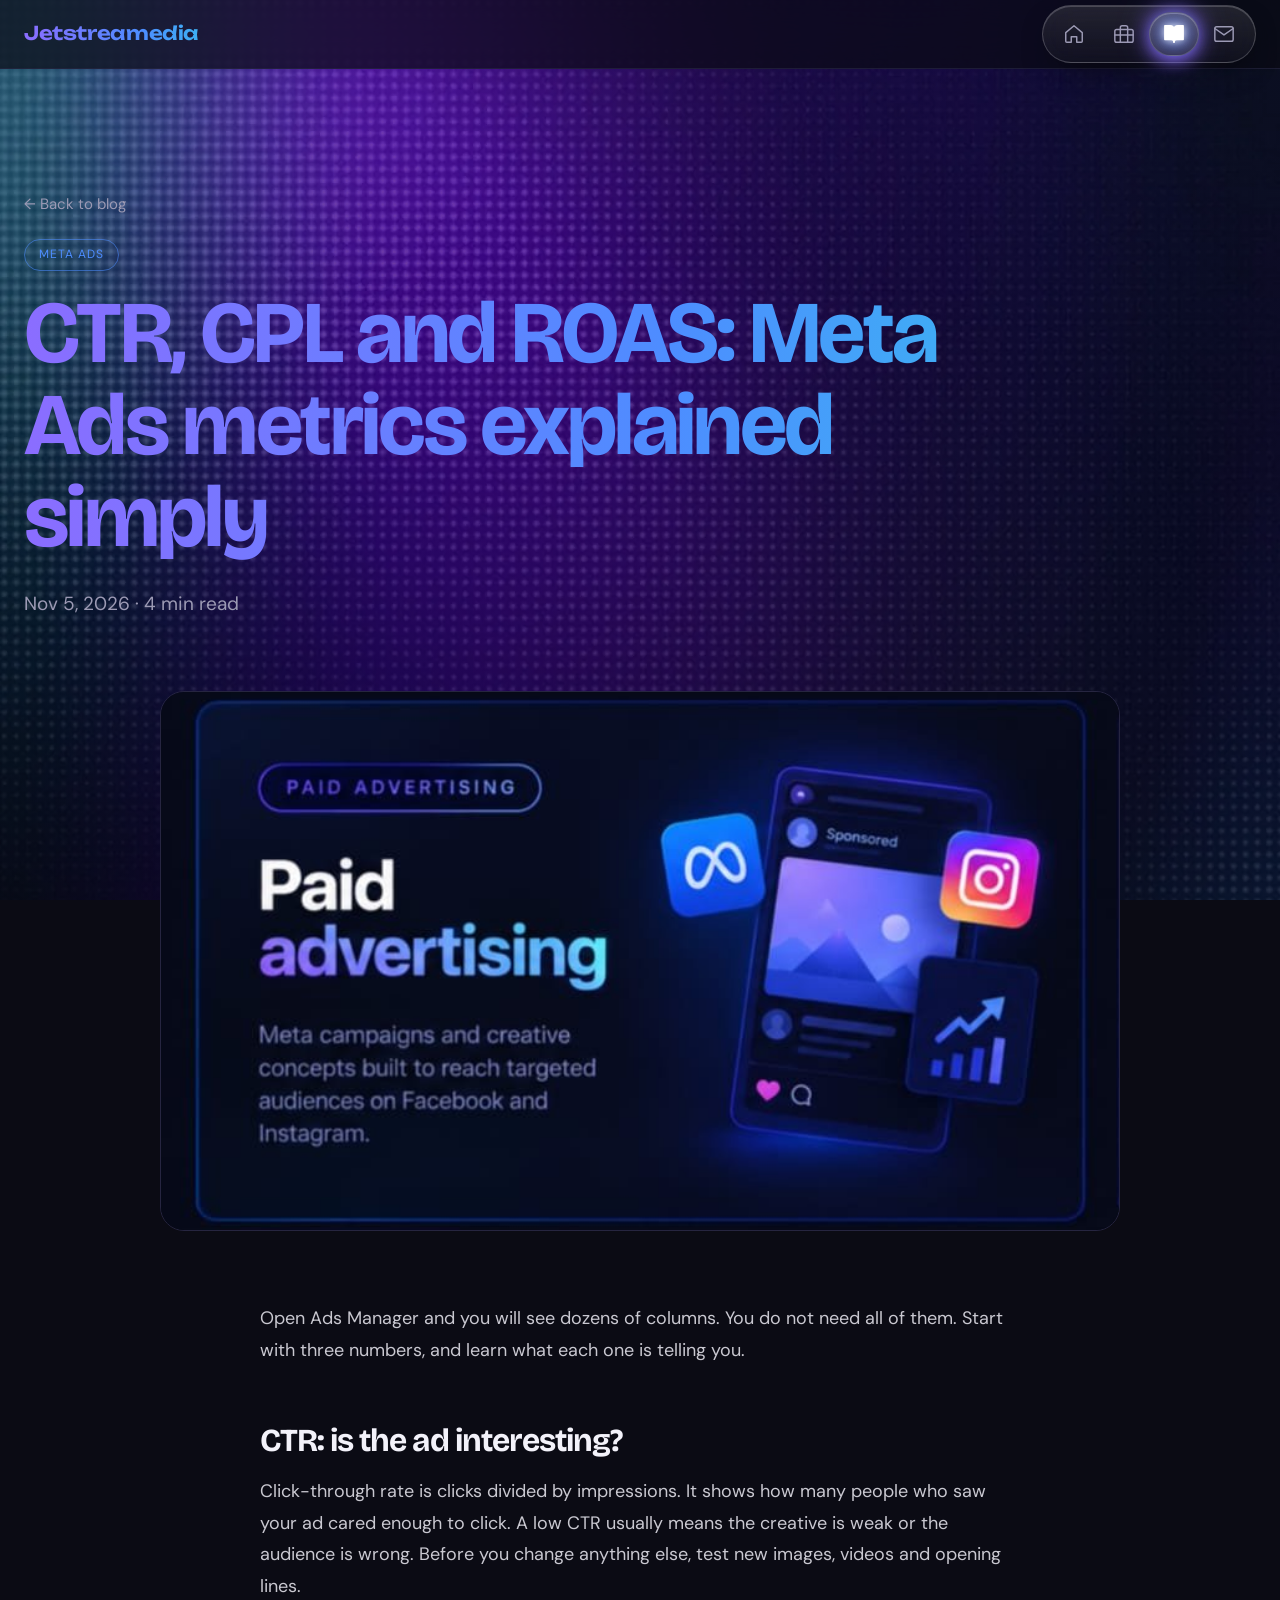
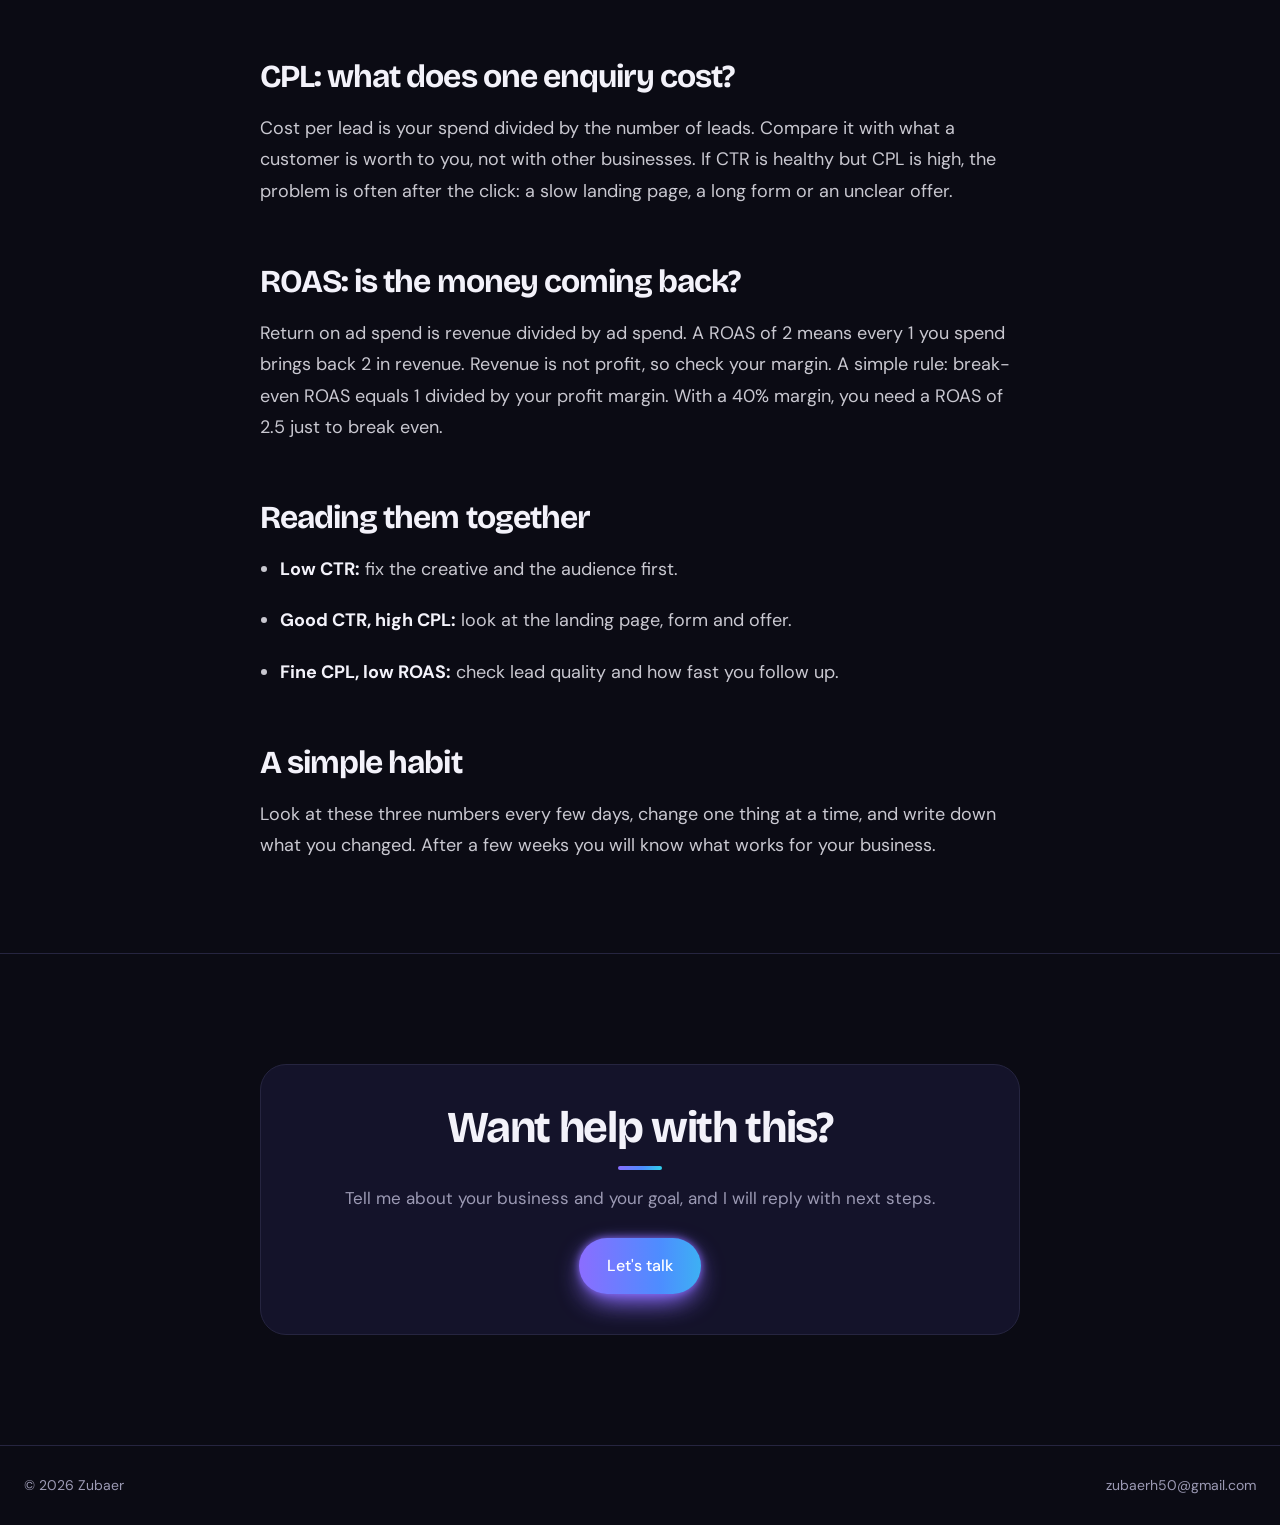
==== blog-meta-ads-metrics.html @ 5e41c75f "Add files via upload" ====
<!DOCTYPE html>
<html lang="en">
<head>
<meta charset="UTF-8">
<meta name="viewport" content="width=device-width, initial-scale=1">
<link rel="preconnect" href="https://fonts.googleapis.com">
<link href="https://fonts.googleapis.com/css2?family=Bricolage+Grotesque:opsz,wght@12..96,500;12..96,700&family=DM+Sans:wght@400;500&family=Unbounded:wght@500;600&display=swap" rel="stylesheet">
<link rel="stylesheet" href="style.css">
<link rel="icon" href="favicon.svg" type="image/svg+xml">
<title>CTR, CPL and ROAS: Meta Ads metrics explained simply | Zubaer</title>
<meta name="description" content="Three numbers tell you most of what you need to know about an ad campaign. Here is what each one means and how to use it.">
</head>
<body>
<header>
  <div class="wrap bar">
    <a href="index.html" class="logo">Jetstreamedia</a>
    <div class="pnav" role="navigation" aria-label="Main" style="--idx:2">
      <span class="glider" aria-hidden="true"></span>
      <a href="index.html" aria-label="Home" title="Home"><svg viewBox="0 0 24 24" aria-hidden="true"><path d="M3 10.5 12 3l9 7.5V20a1 1 0 0 1-1 1h-5v-6h-6v6H4a1 1 0 0 1-1-1z"/></svg></a>
      <a href="work.html" aria-label="Work" title="Work"><svg viewBox="0 0 24 24" aria-hidden="true"><rect x="2" y="7" width="20" height="14" rx="2"/><path d="M16 21V5a2 2 0 0 0-2-2h-4a2 2 0 0 0-2 2v16"/><line class="cut" x1="2" y1="13" x2="22" y2="13"/></svg></a>
      <a href="blog.html" aria-current="page" aria-label="Blog" title="Blog"><svg viewBox="0 0 24 24" aria-hidden="true"><path d="M2 3h6a4 4 0 0 1 4 4v14a3 3 0 0 0-3-3H2z"/><path d="M22 3h-6a4 4 0 0 0-4 4v14a3 3 0 0 1 3-3h7z"/></svg></a>
      <a href="contact.html" aria-label="Contact" title="Contact"><svg viewBox="0 0 24 24" aria-hidden="true"><rect x="2" y="4" width="20" height="16" rx="2"/><polyline class="cut" points="22,6 12,13 2,6"/></svg></a>
    </div>
  </div>
</header>
<main>
  <div class="wrap page-head">
    <a class="crumb" href="blog.html">&larr; Back to blog</a>
    <span class="tag">Meta Ads</span>
    <h1>CTR, CPL and ROAS: Meta Ads metrics explained simply</h1>
    <p>Nov 5, 2026 &middot; 4 min read</p>
  </div>
  <div class="wrap"><img class="cover" src="work-paid-ads.jpg" alt="Paid advertising illustration with a phone feed and growth chart"></div>
  <article class="wrap article">
<p>Open Ads Manager and you will see dozens of columns. You do not need all of them. Start with three numbers, and learn what each one is telling you.</p>
<h2>CTR: is the ad interesting?</h2>
<p>Click-through rate is clicks divided by impressions. It shows how many people who saw your ad cared enough to click. A low CTR usually means the creative is weak or the audience is wrong. Before you change anything else, test new images, videos and opening lines.</p>
<h2>CPL: what does one enquiry cost?</h2>
<p>Cost per lead is your spend divided by the number of leads. Compare it with what a customer is worth to you, not with other businesses. If CTR is healthy but CPL is high, the problem is often after the click: a slow landing page, a long form or an unclear offer.</p>
<h2>ROAS: is the money coming back?</h2>
<p>Return on ad spend is revenue divided by ad spend. A ROAS of 2 means every 1 you spend brings back 2 in revenue. Revenue is not profit, so check your margin. A simple rule: break-even ROAS equals 1 divided by your profit margin. With a 40% margin, you need a ROAS of 2.5 just to break even.</p>
<h2>Reading them together</h2>
<ul><li><strong>Low CTR:</strong> fix the creative and the audience first.</li><li><strong>Good CTR, high CPL:</strong> look at the landing page, form and offer.</li><li><strong>Fine CPL, low ROAS:</strong> check lead quality and how fast you follow up.</li></ul>
<h2>A simple habit</h2>
<p>Look at these three numbers every few days, change one thing at a time, and write down what you changed. After a few weeks you will know what works for your business.</p>
  </article>
  <section>
    <div class="wrap cta-box">
      <h2>Want help with this?</h2>
      <p>Tell me about your business and your goal, and I will reply with next steps.</p>
      <a href="contact.html" class="btn fill">Let's talk</a>
    </div>
  </section>
</main>
<footer>
  <div class="wrap">
    <span>© 2026 Zubaer</span>
    <a href="contact.html">zubaerh50@gmail.com</a>
  </div>
</footer>
<script src="script.js" defer></script>
</body>
</html>
---- style.css ----
:root{
  --bg:#F7F6FB;--ink:#14122B;--mute:#6A6884;--line:#E3E0F0;--surface:#FFFFFF;
  --a:#6D4AFF;--b:#2F7BFF;--c:#18C8E0;
  --g:linear-gradient(120deg,var(--a),var(--b) 55%,var(--c));
  --glow1:rgba(109,74,255,.22);--glow2:rgba(24,200,224,.18);
}
@media (prefers-color-scheme:dark){:root{
  --bg:#0B0B14;--ink:#F3F2FA;--mute:#9C9AB4;--line:#262540;--surface:#14132A;
  --a:#8B6DFF;--b:#4D8DFF;--c:#2DD4E8;--glow1:rgba(139,109,255,.28);--glow2:rgba(45,212,232,.16)}}
*{margin:0;padding:0;box-sizing:border-box}
html{scroll-behavior:smooth}
body{background:var(--bg);color:var(--ink);font-family:'DM Sans',system-ui,sans-serif;font-size:17px;line-height:1.65;-webkit-font-smoothing:antialiased}
body::before{content:"";position:fixed;inset:0;z-index:-1;pointer-events:none;
  background:radial-gradient(600px 500px at 88% 4%,var(--glow1),transparent 70%),
             radial-gradient(520px 480px at 4% 46%,var(--glow2),transparent 70%),
             radial-gradient(500px 400px at 80% 96%,var(--glow1),transparent 70%)}
h1,h2,h3,.logo{font-family:'Bricolage Grotesque','DM Sans',sans-serif;font-weight:700;letter-spacing:-0.03em;line-height:1.05}
a{color:inherit;text-decoration:none}
a:focus-visible{outline:2px solid var(--b);outline-offset:4px;border-radius:6px}
.wrap{width:min(1320px,100% - 48px);margin-inline:auto}

header{position:sticky;top:0;z-index:10;background:color-mix(in srgb,var(--bg) 70%,transparent);backdrop-filter:blur(18px);border-bottom:1px solid color-mix(in srgb,var(--line) 70%,transparent)}
.bar{height:68px;display:flex;align-items:center;justify-content:space-between}
.logo{font-size:22px;background:var(--g);-webkit-background-clip:text;background-clip:text;color:transparent}
nav{display:flex;gap:6px;font-size:15px;color:var(--mute)}
nav a{padding:8px 16px;border-radius:999px;transition:color .2s,background .2s}
nav a:hover{color:var(--ink)}
nav a[aria-current="page"]{color:#fff;background:var(--g)}

.hero{padding:clamp(72px,14vw,160px) 0 clamp(72px,10vw,120px)}
.hero h1{font-size:clamp(44px,9.5vw,120px);max-width:11em}
.hero h1 em,.page-head h1{font-style:normal;background:var(--g);-webkit-background-clip:text;background-clip:text;color:transparent}
.hero p{max-width:34em;margin-top:32px;color:var(--mute);font-size:19px}
.cta{display:flex;gap:12px;flex-wrap:wrap;margin-top:40px}
.btn{display:inline-block;padding:15px 28px;border-radius:999px;font-weight:500;font-size:16px;border:1px solid var(--line);background:var(--surface);transition:transform .2s,box-shadow .2s}
.btn.fill{background:var(--g);color:#fff;border:0;box-shadow:0 10px 30px -10px var(--a)}
.btn:hover{transform:translateY(-2px)}
.btn.fill:hover{box-shadow:0 14px 36px -8px var(--b)}
.btn.line:hover{border-color:var(--b)}

.page-head{padding:clamp(64px,10vw,120px) 0 clamp(48px,6vw,72px)}
.page-head h1{font-size:clamp(40px,8vw,88px);max-width:11em}
.page-head p{max-width:34em;margin-top:24px;color:var(--mute);font-size:19px}

section{padding:clamp(64px,9vw,110px) 0;border-top:1px solid var(--line)}
.grid{display:grid;grid-template-columns:1fr 2fr;gap:40px}
h2{font-size:clamp(30px,4vw,44px)}
h2::after{content:"";display:block;width:44px;height:4px;border-radius:4px;background:var(--g);margin-top:14px}
.lead p{color:var(--mute);margin-bottom:18px;max-width:36em}
.lead p:first-child{color:var(--ink);font-size:21px;line-height:1.5}

.chips{display:flex;flex-wrap:wrap;gap:10px}
.chips span{padding:9px 18px;border:1px solid var(--line);border-radius:999px;background:var(--surface);font-size:15px;transition:transform .2s,border-color .2s}
.chips span:hover{transform:translateY(-2px);border-color:var(--b)}
.chips span.learn{border-style:dashed;color:var(--mute)}
.note{margin-top:18px;color:var(--mute);font-size:14px}

.rows{display:grid;gap:14px}
.row{display:grid;grid-template-columns:1fr 1.4fr;gap:24px;padding:30px;border:1px solid var(--line);border-radius:22px;background:var(--surface);transition:transform .25s,box-shadow .25s,border-color .25s}
.row h3{font-size:clamp(24px,3vw,32px)}
.row p{color:var(--mute);max-width:32em}
.row:hover{transform:translateY(-3px);border-color:transparent;box-shadow:0 0 0 1.5px var(--b),0 18px 40px -22px var(--a)}
.row:hover h3{background:var(--g);-webkit-background-clip:text;background-clip:text;color:transparent}

.svc{display:grid;grid-template-columns:1fr 1fr;gap:18px}
.svc>div{position:relative;overflow:hidden;padding:30px;border:1px solid var(--line);border-radius:22px;background:var(--surface)}
.svc>div::before{content:"";position:absolute;inset:0 0 auto 0;height:4px;background:var(--g)}
.svc h3{font-size:22px;margin-bottom:8px}
.svc p{color:var(--mute)}

.mail{display:inline-block;font-family:'Bricolage Grotesque',sans-serif;font-weight:700;font-size:clamp(22px,5vw,48px);letter-spacing:-0.02em;padding-bottom:6px;background:var(--g);-webkit-background-clip:text;background-clip:text;color:transparent;border-bottom:3px solid var(--b);word-break:break-all}
.list{list-style:none;color:var(--mute);display:grid;gap:12px}
.list li{padding:18px 22px;border:1px solid var(--line);border-radius:16px;background:var(--surface)}
.list strong{color:var(--ink);font-weight:500}

footer{border-top:1px solid var(--line);padding:28px 0;color:var(--mute);font-size:14px}
footer .wrap{display:flex;justify-content:space-between;gap:16px;flex-wrap:wrap}
footer a:hover{color:var(--b)}

@media (max-width:768px){
  nav a{padding:7px 12px;font-size:14px}
  .grid,.row,.svc{grid-template-columns:1fr}
  .row{gap:8px;padding:24px}
}


/* Hero with photo + social icons */
.hero{display:grid;grid-template-columns:1.2fr .8fr;gap:56px;align-items:center}
.hero h1{font-size:clamp(40px,6.2vw,84px)}
.hero-photo{padding:3px;border-radius:32px;background:var(--g);box-shadow:0 30px 70px -30px var(--a)}
.hero-photo img{display:block;width:100%;height:auto;aspect-ratio:4/5;object-fit:cover;border-radius:29px}
.social{display:flex;gap:12px;margin-top:36px}
.social a{width:48px;height:48px;display:grid;place-items:center;border-radius:50%;border:1px solid var(--line);background:var(--surface);color:var(--ink);transition:transform .2s,background .2s,color .2s,box-shadow .2s}
.social svg{width:21px;height:21px}
.social a:hover{background:var(--g);color:#fff;border-color:transparent;transform:translateY(-3px);box-shadow:0 12px 26px -10px var(--a)}
@media (max-width:820px){
  .hero{grid-template-columns:1fr;gap:44px}
  .hero-photo{max-width:420px}
}

/* Hero cutout */
.hero-photo{padding:0;background:var(--g);overflow:hidden;display:flex;align-items:flex-end;aspect-ratio:4/5;position:relative}
.hero-photo::before{content:"";position:absolute;inset:0;background:radial-gradient(70% 55% at 50% 30%,rgba(255,255,255,.35),transparent 70%)}
.hero-photo img{position:relative;width:100%;height:auto;aspect-ratio:auto;object-fit:contain;border-radius:0}

/* Featured work gallery */
.gallery{display:grid;grid-template-columns:1fr 1fr;gap:18px}
.shot{margin:0;border-radius:22px;overflow:hidden;background:#06070f;border:1px solid var(--line);transition:transform .25s,box-shadow .25s}
.shot.wide{grid-column:1/-1}
.shot img{display:block;width:100%;height:auto;aspect-ratio:16/9;object-fit:cover}
.shot:hover{transform:translateY(-4px);box-shadow:0 0 0 1.5px var(--b),0 24px 50px -24px var(--a)}
@media (max-width:640px){.gallery{grid-template-columns:1fr}}

.svc>div:last-child:nth-child(odd){grid-column:1/-1}

/* Hero photo: no panel, bigger cutout */
.hero{grid-template-columns:1fr 1.05fr;gap:16px}
.hero-photo{padding:0;background:none;box-shadow:none;border-radius:0;overflow:visible;aspect-ratio:auto;display:block;max-width:none}
.hero-photo::before{inset:6% -4% 0 -4%;background:radial-gradient(55% 50% at 50% 42%,var(--glow1),transparent 72%);filter:blur(24px)}
.hero-photo img{display:block;width:100%;height:auto;-webkit-mask-image:linear-gradient(to bottom,#000 84%,transparent);mask-image:linear-gradient(to bottom,#000 84%,transparent)}
@media (max-width:820px){
  .hero{grid-template-columns:1fr;gap:36px}
  .hero-photo{max-width:480px;margin-inline:auto}
}

/* ===== Animations ===== */
:root{--gm:linear-gradient(90deg,var(--a),var(--b),var(--c),var(--a))}
@keyframes up{from{opacity:0;translate:0 26px}to{opacity:1;translate:0 0}}
@keyframes flow{to{background-position:200% 0}}
@keyframes float{50%{transform:translateY(-14px)}}
@keyframes pulse{50%{opacity:.5;transform:scale(1.07)}}

/* 1. Page load */
.hero-text>*,.page-head>*{animation:up .8s cubic-bezier(.2,.7,.2,1) both}
.hero-text>:nth-child(2),.page-head>:nth-child(2){animation-delay:.1s}
.hero-text>:nth-child(3){animation-delay:.2s}
.hero-text>:nth-child(4){animation-delay:.3s}
.hero-photo{animation:up 1s .25s cubic-bezier(.2,.7,.2,1) both}

/* 2. Scroll reveal (class added by script.js) */
.reveal{opacity:0;translate:0 28px;transition:opacity .7s ease var(--d,0ms),translate .7s ease var(--d,0ms)}
.reveal.in{opacity:1;translate:0 0}
.shot.reveal,.row.reveal,.chips span.reveal{transition:opacity .7s ease var(--d,0ms),translate .7s ease var(--d,0ms),transform .25s,box-shadow .25s,border-color .25s}

/* 3. Floating photo and pulsing glow */
.hero-photo img{animation:float 6s ease-in-out infinite}
.hero-photo::before{animation:pulse 5s ease-in-out infinite}

/* 4. Moving gradients */
.logo,.hero h1 em,.mail,.btn.fill,nav a[aria-current="page"]{background-image:var(--gm);background-size:200% 100%;animation:flow 6s linear infinite}
.page-head h1{background-image:var(--gm);background-size:200% 100%;animation:up .8s cubic-bezier(.2,.7,.2,1) both,flow 6s linear infinite}



/* ===== Hero: text left, photo middle, gauges right ===== */
.hero{grid-template-columns:minmax(0,1fr) minmax(0,1.1fr) minmax(0,.8fr);gap:24px;align-items:center}
.hero h1{font-size:clamp(32px,4vw,56px)}
.hero-stats{display:grid;grid-template-columns:1fr 1fr;gap:14px;animation:up .9s .45s cubic-bezier(.2,.7,.2,1) both}
.gauge{padding:14px 10px 16px;text-align:center;border:1px solid var(--line);border-radius:22px;background:color-mix(in srgb,var(--surface) 70%,transparent);backdrop-filter:blur(10px);transition:transform .25s,box-shadow .25s}
.gauge:hover{transform:translateY(-4px);box-shadow:0 16px 36px -20px var(--a)}
.dial{position:relative;width:min(100%,150px);margin-inline:auto}
.dial svg{display:block;width:100%;height:auto}
.dial circle{transform:rotate(135deg);transform-origin:50px 50px}
.track,.fill{fill:none;stroke-width:7;stroke-linecap:round}
.track{stroke:var(--line);stroke-dasharray:188.5 251.3}
.fill{stroke:url(#gg);stroke-dasharray:calc(var(--p) * 188.5) 251.3;filter:drop-shadow(0 0 4px var(--a));animation:gfill 1.6s .5s cubic-bezier(.2,.7,.2,1) both}
.needle{transform-origin:50px 50px;transform:rotate(calc(-135deg + var(--p) * 270deg));animation:gneedle 1.6s .5s cubic-bezier(.2,.7,.2,1) both}
.needle line{stroke:var(--ink);stroke-width:2.4;stroke-linecap:round}
.needle circle{fill:var(--ink);transform:none}
.val{position:absolute;left:0;right:0;top:60%;font-family:'Bricolage Grotesque',sans-serif;font-weight:700;font-size:clamp(17px,1.5vw,22px);letter-spacing:-0.02em;line-height:1}
.gauge p{margin-top:6px;font-size:13px;color:var(--mute);line-height:1.3}
@keyframes gfill{from{stroke-dasharray:0 251.3}}
@keyframes gneedle{from{transform:rotate(-135deg)}}

@media (max-width:1100px){
  .hero{grid-template-columns:1fr 1fr;gap:32px}
  .hero-stats{grid-column:1/-1;grid-template-columns:repeat(4,1fr)}
}
@media (max-width:820px){
  .hero{grid-template-columns:1fr;gap:36px}
  .hero-photo{max-width:480px;margin-inline:auto}
  .hero-stats{grid-template-columns:1fr 1fr}
}

/* Always use the dark theme, whatever the visitor's device setting */
:root{color-scheme:dark;--bg:#0B0B14;--ink:#F3F2FA;--mute:#9C9AB4;--line:#262540;--surface:#14132A;--a:#8B6DFF;--b:#4D8DFF;--c:#2DD4E8;--glow1:rgba(139,109,255,.28);--glow2:rgba(45,212,232,.16)}


/* ===== Link wheel (contact page) ===== */
.wheel-wrap{display:grid;place-items:center;padding:56px 0}
.wheel{--w:min(340px,72vw);position:relative;width:var(--w);aspect-ratio:1;border-radius:50%;border:1.5px dashed color-mix(in srgb,var(--b) 55%,transparent);box-shadow:0 0 60px -20px var(--a),inset 0 0 60px -30px var(--a)}
.wheel::before{content:"";position:absolute;inset:16%;border-radius:50%;border:1px solid var(--line)}
.hub{position:absolute;inset:30%;display:grid;place-items:center;border-radius:50%;text-align:center;font-family:'Bricolage Grotesque',sans-serif;font-weight:700;font-size:clamp(16px,2.4vw,20px);line-height:1.15;letter-spacing:-0.02em;background:var(--g);color:#fff;box-shadow:0 12px 40px -12px var(--a);animation:hubpulse 4s ease-in-out infinite}
.orbit{position:absolute;inset:0;animation:spin 30s linear infinite}
.wheel:hover .orbit,.wheel:hover .node-in{animation-play-state:paused}
.node{position:absolute;left:50%;top:50%;width:0;height:0;transform:rotate(var(--r)) translateY(calc(var(--w) / -2))}
.node-in{position:absolute;left:-30px;top:-30px;width:60px;height:60px;transform:rotate(calc(var(--r) * -1));animation:unspin 30s linear infinite}
.node-in a{display:grid;place-items:center;width:60px;height:60px;border-radius:50%;border:1px solid var(--line);background:var(--surface);color:var(--ink);transition:background .2s,color .2s,box-shadow .2s,scale .2s}
.node-in a:hover{background:var(--g);color:#fff;border-color:transparent;scale:1.12;box-shadow:0 12px 28px -10px var(--a)}
.node-in svg{width:24px;height:24px}
.lbl{position:absolute;top:calc(100% + 6px);left:50%;translate:-50% 0;font-size:12px;color:var(--mute);white-space:nowrap}
@keyframes spin{to{transform:rotate(360deg)}}
@keyframes unspin{to{transform:rotate(calc(var(--r) * -1 - 360deg))}}
@keyframes hubpulse{50%{transform:scale(1.05)}}

/* Site background image */
body::before{background:linear-gradient(180deg,rgba(11,11,20,.3),rgba(11,11,20,.58)),url(background.webp) center 30%/cover no-repeat}

/* ===== Contact form ===== */
.cform{display:grid;grid-template-columns:1fr 1fr;gap:18px}
.cform label{display:grid;gap:8px;font-size:14px;color:var(--mute)}
.cform .full{grid-column:1/-1}
.cform input,.cform select,.cform textarea{width:100%;padding:14px 16px;font:inherit;font-size:16px;color:var(--ink);background:var(--surface);border:1px solid var(--line);border-radius:14px;transition:border-color .2s,box-shadow .2s}
.cform textarea{resize:vertical;min-height:140px}
.cform input::placeholder,.cform textarea::placeholder{color:color-mix(in srgb,var(--mute) 70%,transparent)}
.cform input:focus,.cform select:focus,.cform textarea:focus{outline:none;border-color:var(--b);box-shadow:0 0 0 4px color-mix(in srgb,var(--b) 22%,transparent)}
.form-foot{display:flex;align-items:center;gap:18px;flex-wrap:wrap}
.cform button{cursor:pointer;font:inherit;font-weight:500;font-size:16px;color:#fff}
.cform button:disabled{opacity:.6;cursor:wait}
.form-status{font-size:15px;color:var(--mute)}
.form-status.ok{color:#5EE6A8}
.form-status.err{color:#FF8A9B}
@media (max-width:768px){.cform{grid-template-columns:1fr}}

/* ===== Logo text + glass pill navigation ===== */
.logo{display:inline-block;font-family:'Unbounded','Bricolage Grotesque',sans-serif;font-weight:600;font-size:clamp(15px,4.2vw,19px);letter-spacing:-0.02em;padding:4px 0}
.pnav{--w:50px;--h:44px;--p:6px;position:relative;display:flex;padding:var(--p);border-radius:999px;background:linear-gradient(180deg,rgba(255,255,255,.1),rgba(255,255,255,.03));border:1px solid rgba(255,255,255,.2);backdrop-filter:blur(18px) saturate(140%);-webkit-backdrop-filter:blur(18px) saturate(140%);box-shadow:inset 0 1px 0 rgba(255,255,255,.18),0 12px 32px -14px rgba(0,0,0,.7)}
.pnav a{position:relative;z-index:1;width:var(--w);height:var(--h);display:grid;place-items:center;border-radius:999px;color:var(--mute);transition:color .25s}
.pnav a:hover{color:var(--ink)}
.pnav a[aria-current="page"]{color:#fff}
.pnav svg{width:22px;height:22px;fill:none;stroke:currentColor;stroke-width:1.6;stroke-linecap:round;stroke-linejoin:round;transition:fill .3s}
.pnav a[aria-current="page"] svg{fill:currentColor}
.pnav a[aria-current="page"] svg .cut{stroke:#14132a}
.glider{position:absolute;top:var(--p);left:var(--p);width:var(--w);height:var(--h);border-radius:999px;background:linear-gradient(180deg,rgba(255,255,255,.22),rgba(255,255,255,.1));border:1px solid rgba(255,255,255,.18);box-shadow:inset 0 1px 0 rgba(255,255,255,.28),0 8px 20px -8px var(--a);transform:translateX(calc(var(--idx,0) * var(--w)));transition:transform .55s cubic-bezier(.34,1.4,.5,1)}
.pnav.no-anim .glider{transition:none}
@media (max-width:420px){.pnav{--w:44px;--h:40px;--p:5px}.pnav svg{width:20px;height:20px}}

/* Glow on the selected icon in the pill nav */
.pnav a[aria-current="page"] svg{filter:drop-shadow(0 0 4px rgba(255,255,255,.9)) drop-shadow(0 0 10px var(--b)) drop-shadow(0 0 18px var(--a));animation:iconglow 2.8s ease-in-out infinite}
.glider{box-shadow:inset 0 1px 0 rgba(255,255,255,.28),0 0 22px -2px var(--a),0 8px 20px -8px var(--a)}
@keyframes iconglow{50%{filter:drop-shadow(0 0 3px rgba(255,255,255,.7)) drop-shadow(0 0 7px var(--b)) drop-shadow(0 0 12px var(--a))}}

/* Reduced-motion devices: keep gentle fades, gauges and number count-up; remove floating, pulsing and looping movement */
@keyframes fadein{from{opacity:0}to{opacity:1}}
@media (prefers-reduced-motion:reduce){
  html{scroll-behavior:auto}
  .hero-text>*,.hero-photo,.hero-stats,.page-head>*{animation-name:fadein}
  .page-head h1{animation:fadein .8s ease both}
  .hero-photo img,.hero-photo::before,.hub,.pnav a[aria-current="page"] svg,.logo,.hero h1 em,.mail,.btn.fill,.orbit,.node-in{animation:none}
  .reveal{translate:none}
  .glider{transition-timing-function:ease}
}

/* ===== Blog ===== */
.blog-grid{display:grid;grid-template-columns:repeat(3,1fr);gap:20px}
.post-card{display:flex;flex-direction:column;overflow:hidden;border:1px solid var(--line);border-radius:22px;background:var(--surface);transition:transform .25s,box-shadow .25s,border-color .25s}
.post-card:hover{transform:translateY(-4px);border-color:transparent;box-shadow:0 0 0 1.5px var(--b),0 20px 44px -22px var(--a)}
.post-card img{display:block;width:100%;aspect-ratio:16/9;object-fit:cover}
.post-body{display:flex;flex-direction:column;gap:10px;padding:22px 22px 24px;flex:1}
.post-card h3{font-size:22px;line-height:1.2}
.post-card p{color:var(--mute);font-size:15px}
.tag{align-self:flex-start;padding:5px 14px;border:1px solid color-mix(in srgb,var(--b) 55%,transparent);border-radius:999px;font-size:12px;letter-spacing:.08em;text-transform:uppercase;color:var(--b)}
.post-meta{display:flex;gap:14px;margin-top:auto;padding-top:6px;font-size:13px;color:var(--mute)}
.crumb{display:inline-block;margin-bottom:22px;font-size:15px;color:var(--mute)}
.crumb:hover{color:var(--ink)}
.page-head .tag{display:block;width:max-content;margin-bottom:16px}
.cover{display:block;width:100%;max-width:960px;margin:0 auto;aspect-ratio:16/9;object-fit:cover;border:1px solid var(--line);border-radius:24px}
.article{max-width:760px;padding:clamp(40px,6vw,72px) 0}
.article p,.article li{margin-bottom:1.1em;font-size:18px;line-height:1.75;color:color-mix(in srgb,var(--ink) 82%,transparent)}
.article h2{margin:1.8em 0 .6em;font-size:clamp(24px,3.2vw,32px)}
.article h2::after{display:none}
.article ul{padding-left:1.2em}
.article strong{color:var(--ink)}
.cta-box{max-width:760px;padding:40px;text-align:center;border:1px solid var(--line);border-radius:26px;background:var(--surface)}
.cta-box h2::after{margin-inline:auto}
.cta-box p{margin:14px 0 26px;color:var(--mute)}
@media (max-width:1000px){.blog-grid{grid-template-columns:repeat(2,1fr)}}
@media (max-width:640px){.blog-grid{grid-template-columns:1fr}.cta-box{padding:30px 22px}}
@media (max-width:420px){.pnav{--w:41px;--h:40px;--p:5px}}
@media (max-width:380px){.logo{font-size:14px}}
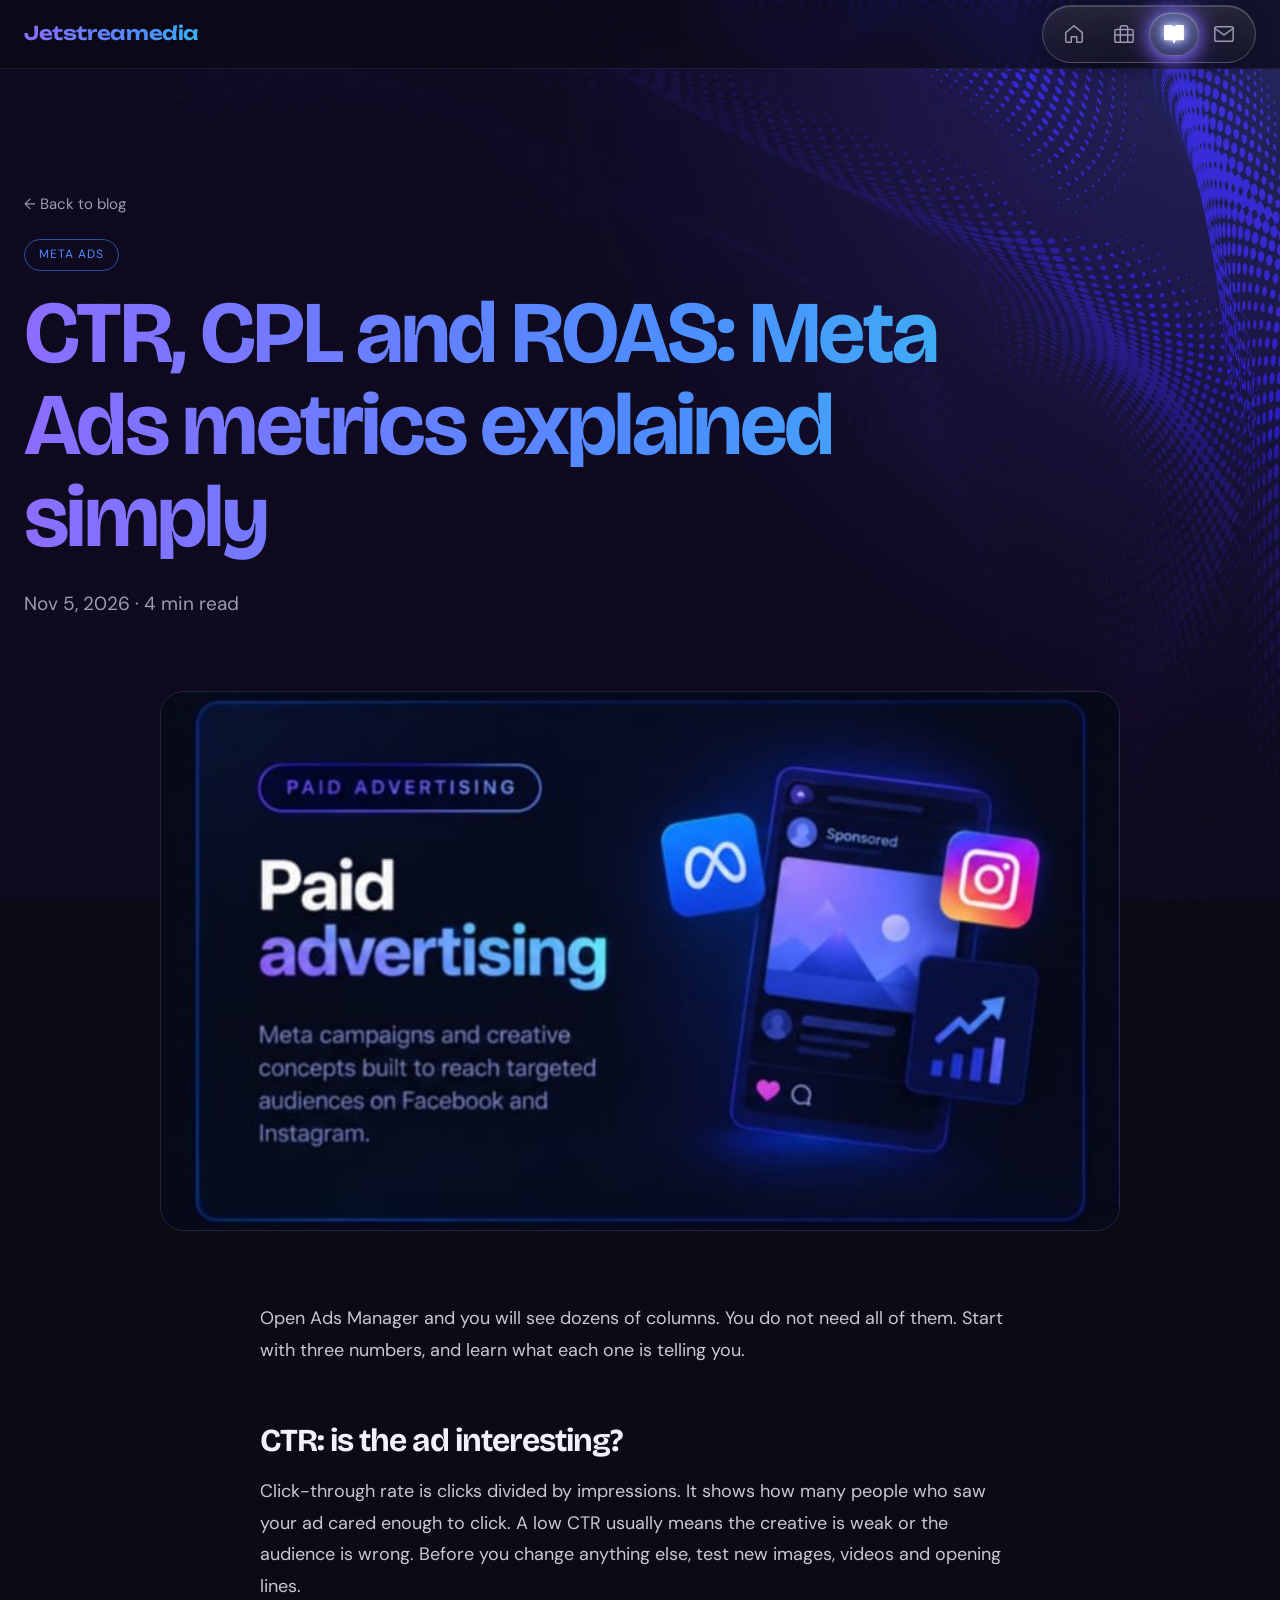
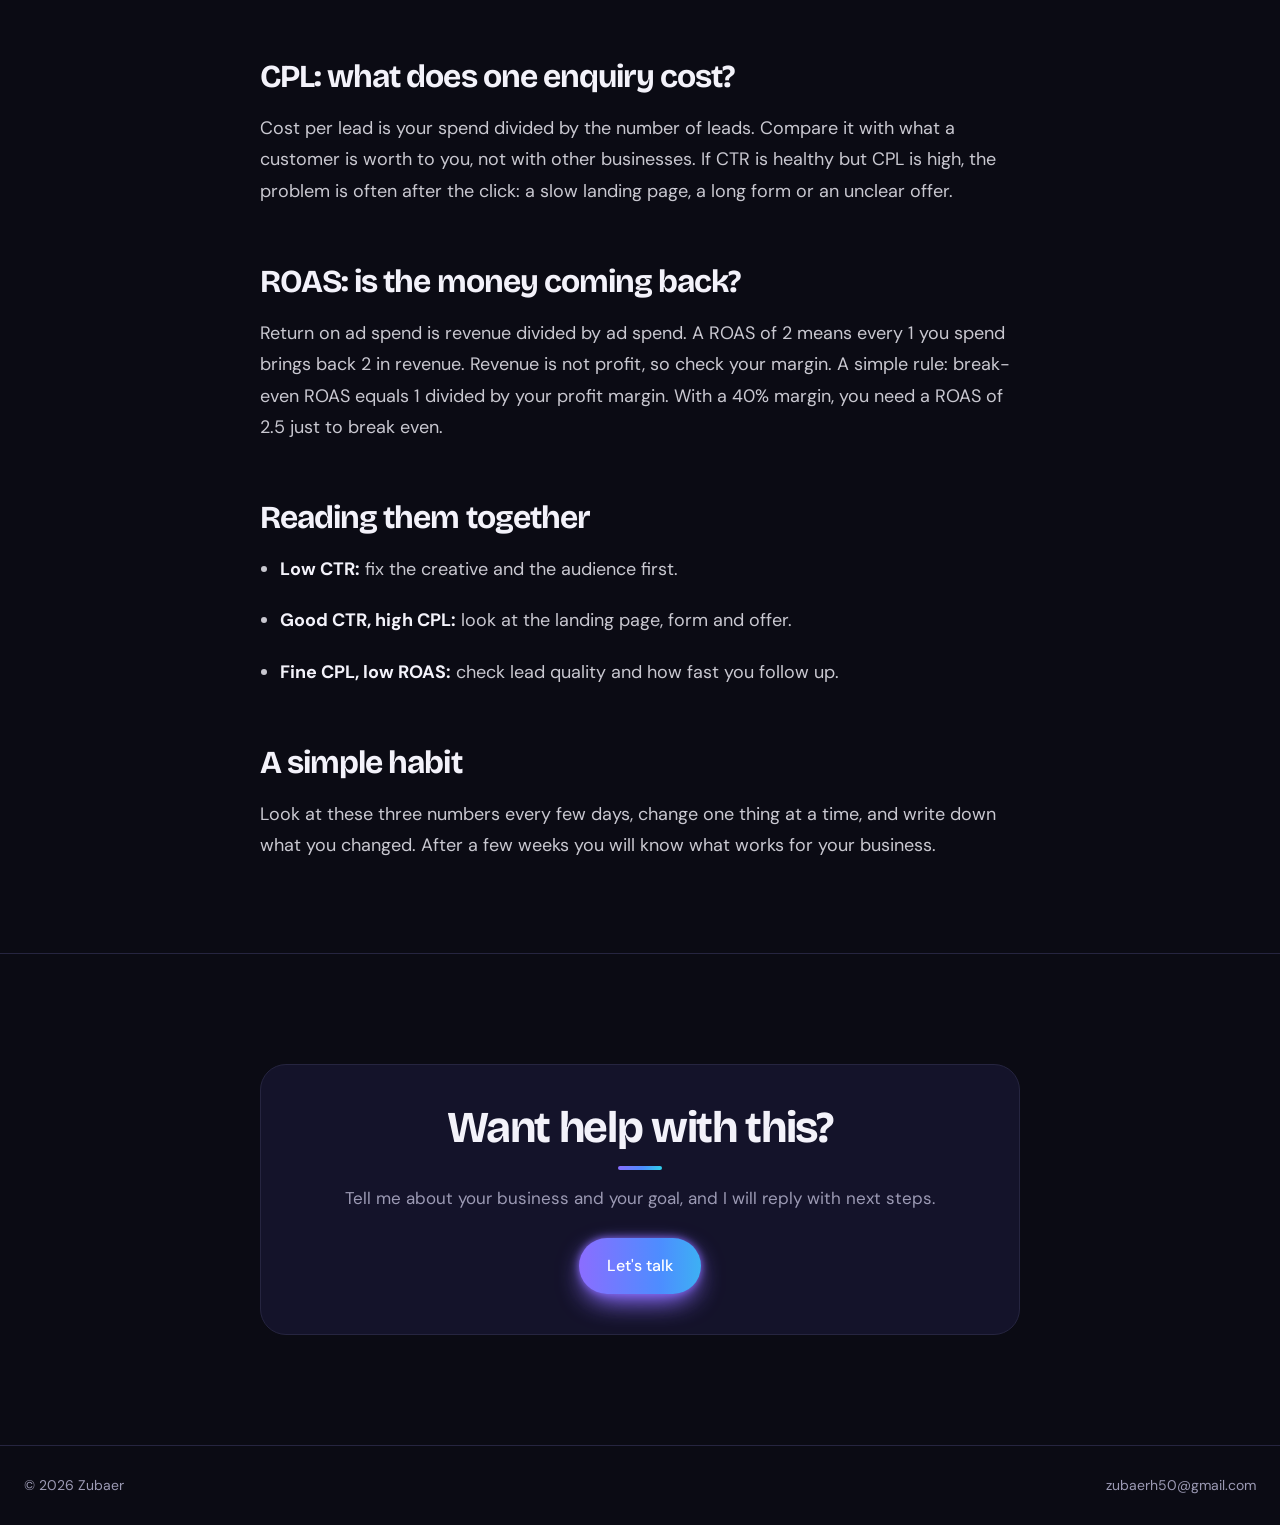
==== commit 1048c930: "Add files via upload" ====
--- a/blog-meta-ads-metrics.html
+++ b/blog-meta-ads-metrics.html
@@ -7,8 +7,22 @@
 <link href="https://fonts.googleapis.com/css2?family=Bricolage+Grotesque:opsz,wght@12..96,500;12..96,700&family=DM+Sans:wght@400;500&family=Unbounded:wght@500;600&display=swap" rel="stylesheet">
 <link rel="stylesheet" href="style.css">
 <link rel="icon" href="favicon.svg" type="image/svg+xml">
-<title>CTR, CPL and ROAS: Meta Ads metrics explained simply | Zubaer</title>
-<meta name="description" content="Three numbers tell you most of what you need to know about an ad campaign. Here is what each one means and how to use it.">
+<title>CTR, CPL and ROAS: Meta Ads metrics explained | Zubaer</title>
+<meta name="description" content="Three numbers tell you most of what you need to know about an ad campaign. Here is what CTR, CPL and ROAS mean and how to use them.">
+<link rel="canonical" href="https://jetstreamedia.github.io/blog-meta-ads-metrics.html">
+<meta name="theme-color" content="#0B0B14">
+<meta property="og:type" content="article">
+<meta property="og:site_name" content="Jetstreamedia">
+<meta property="og:title" content="CTR, CPL and ROAS: Meta Ads metrics explained | Zubaer">
+<meta property="og:description" content="Three numbers tell you most of what you need to know about an ad campaign. Here is what CTR, CPL and ROAS mean and how to use them.">
+<meta property="og:url" content="https://jetstreamedia.github.io/blog-meta-ads-metrics.html">
+<meta property="og:image" content="https://jetstreamedia.github.io/work-paid-ads.jpg">
+<meta property="og:image:width" content="1200">
+<meta property="og:image:height" content="675">
+<meta name="twitter:card" content="summary_large_image">
+<meta name="twitter:title" content="CTR, CPL and ROAS: Meta Ads metrics explained | Zubaer">
+<meta name="twitter:description" content="Three numbers tell you most of what you need to know about an ad campaign. Here is what CTR, CPL and ROAS mean and how to use them.">
+<meta name="twitter:image" content="https://jetstreamedia.github.io/work-paid-ads.jpg">
 </head>
 <body>
 <header>
--- a/style.css
+++ b/style.css
@@ -204,7 +204,7 @@
 @keyframes hubpulse{50%{transform:scale(1.05)}}
 
 /* Site background image */
-body::before{background:linear-gradient(180deg,rgba(11,11,20,.3),rgba(11,11,20,.58)),url(background.webp) center 30%/cover no-repeat}
+body::before{background:linear-gradient(180deg,rgba(11,11,20,.12),rgba(11,11,20,.38)),url(background.webp) 88% 12%/cover no-repeat}
 
 /* ===== Contact form ===== */
 .cform{display:grid;grid-template-columns:1fr 1fr;gap:18px}
@@ -278,3 +278,45 @@
 @media (max-width:640px){.blog-grid{grid-template-columns:1fr}.cta-box{padding:30px 22px}}
 @media (max-width:420px){.pnav{--w:41px;--h:40px;--p:5px}}
 @media (max-width:380px){.logo{font-size:14px}}
+
+/* Featured work as a product-style grid */
+.gallery{display:flex;flex-wrap:wrap;justify-content:center;gap:22px}
+.shot,.shot.wide{flex:0 0 calc((100% - 44px) / 3);display:flex;flex-direction:column;background:var(--surface)}
+.shot figcaption{display:flex;flex-direction:column;gap:8px;flex:1;padding:18px 20px 20px}
+.shot figcaption h3{font-size:20px;line-height:1.2}
+.shot figcaption p{display:-webkit-box;-webkit-line-clamp:2;-webkit-box-orient:vertical;overflow:hidden;font-size:14px;line-height:1.55;color:var(--mute)}
+.shot .more{margin-top:auto;padding-top:6px;font-size:14px;font-weight:500;color:var(--b)}
+.shot .more:hover{color:var(--ink)}
+@media (max-width:1000px){.shot,.shot.wide{flex-basis:calc((100% - 22px) / 2)}}
+@media (max-width:640px){.shot,.shot.wide{flex-basis:100%}}
+
+/* ===== Compact contact page: everything visible without long scrolling ===== */
+.contact-grid{display:grid;grid-template-columns:1fr 1.1fr;grid-template-areas:"intro form" "wheel form";gap:24px 56px;align-items:start;padding:clamp(36px,5vw,64px) 0 clamp(48px,6vw,80px)}
+.c-intro{grid-area:intro}
+.contact-grid .cform{grid-area:form}
+.c-wheel{grid-area:wheel}
+.c-intro h1{font-size:clamp(34px,4.4vw,60px);max-width:11em;background-image:var(--gm);background-size:200% 100%;-webkit-background-clip:text;background-clip:text;color:transparent;animation:up .8s cubic-bezier(.2,.7,.2,1) both,flow 6s linear infinite}
+.c-intro p{max-width:34em;margin-top:18px;font-size:17px;color:var(--mute)}
+.c-intro .mail{margin-top:22px;font-size:clamp(20px,2.6vw,30px)}
+.contact-grid .cform{padding:28px;border:1px solid var(--line);border-radius:26px;background:color-mix(in srgb,var(--surface) 80%,transparent);backdrop-filter:blur(12px)}
+.form-title{font-size:28px}
+.c-wheel .wheel-wrap{padding:44px 0 24px}
+.c-wheel .wheel{--w:min(250px,64vw)}
+@media (max-width:900px){.contact-grid{grid-template-columns:1fr;grid-template-areas:"intro" "form" "wheel"}}
+@media (prefers-reduced-motion:reduce){.c-intro h1{animation:fadein .8s ease both}}
+.c-wheel{overflow-x:clip}
+@media (max-width:900px){.c-wheel .wheel{--w:min(220px,56vw)}}
+
+/* ===== Random marketing tip ===== */
+.tip-section{padding:clamp(24px,4vw,44px) 0}
+.tip-card{display:flex;align-items:center;gap:22px;padding:24px 28px;border:1px solid var(--line);border-radius:26px;background:color-mix(in srgb,var(--surface) 78%,transparent);backdrop-filter:blur(14px);box-shadow:0 18px 50px -30px var(--a)}
+.tip-icon{flex:none;width:56px;height:56px;display:grid;place-items:center;border-radius:50%;background:var(--g);color:#fff;box-shadow:0 10px 26px -10px var(--a)}
+.tip-icon svg{width:26px;height:26px}
+.tip-main{flex:1;min-width:0;display:flex;flex-direction:column;gap:10px}
+.tip-text{font-family:'Bricolage Grotesque','DM Sans',sans-serif;font-weight:500;font-size:clamp(18px,2vw,24px);line-height:1.4;letter-spacing:-0.01em;color:var(--ink);transition:opacity .25s ease,translate .25s ease}
+.tip-main.swap .tip-text,.tip-main.swap .tag{opacity:0;translate:0 8px}
+.tip-main .tag{transition:opacity .25s ease,translate .25s ease}
+.tip-btn{flex:none;display:inline-flex;align-items:center;gap:10px;padding:13px 22px;cursor:pointer;font:inherit;font-size:15px;color:var(--ink)}
+.tip-btn svg{width:18px;height:18px;transition:rotate .5s cubic-bezier(.3,1.4,.5,1)}
+.tip-btn.spin svg{rotate:360deg}
+@media (max-width:760px){.tip-card{flex-direction:column;align-items:flex-start;padding:22px}.tip-btn{align-self:stretch;justify-content:center}}
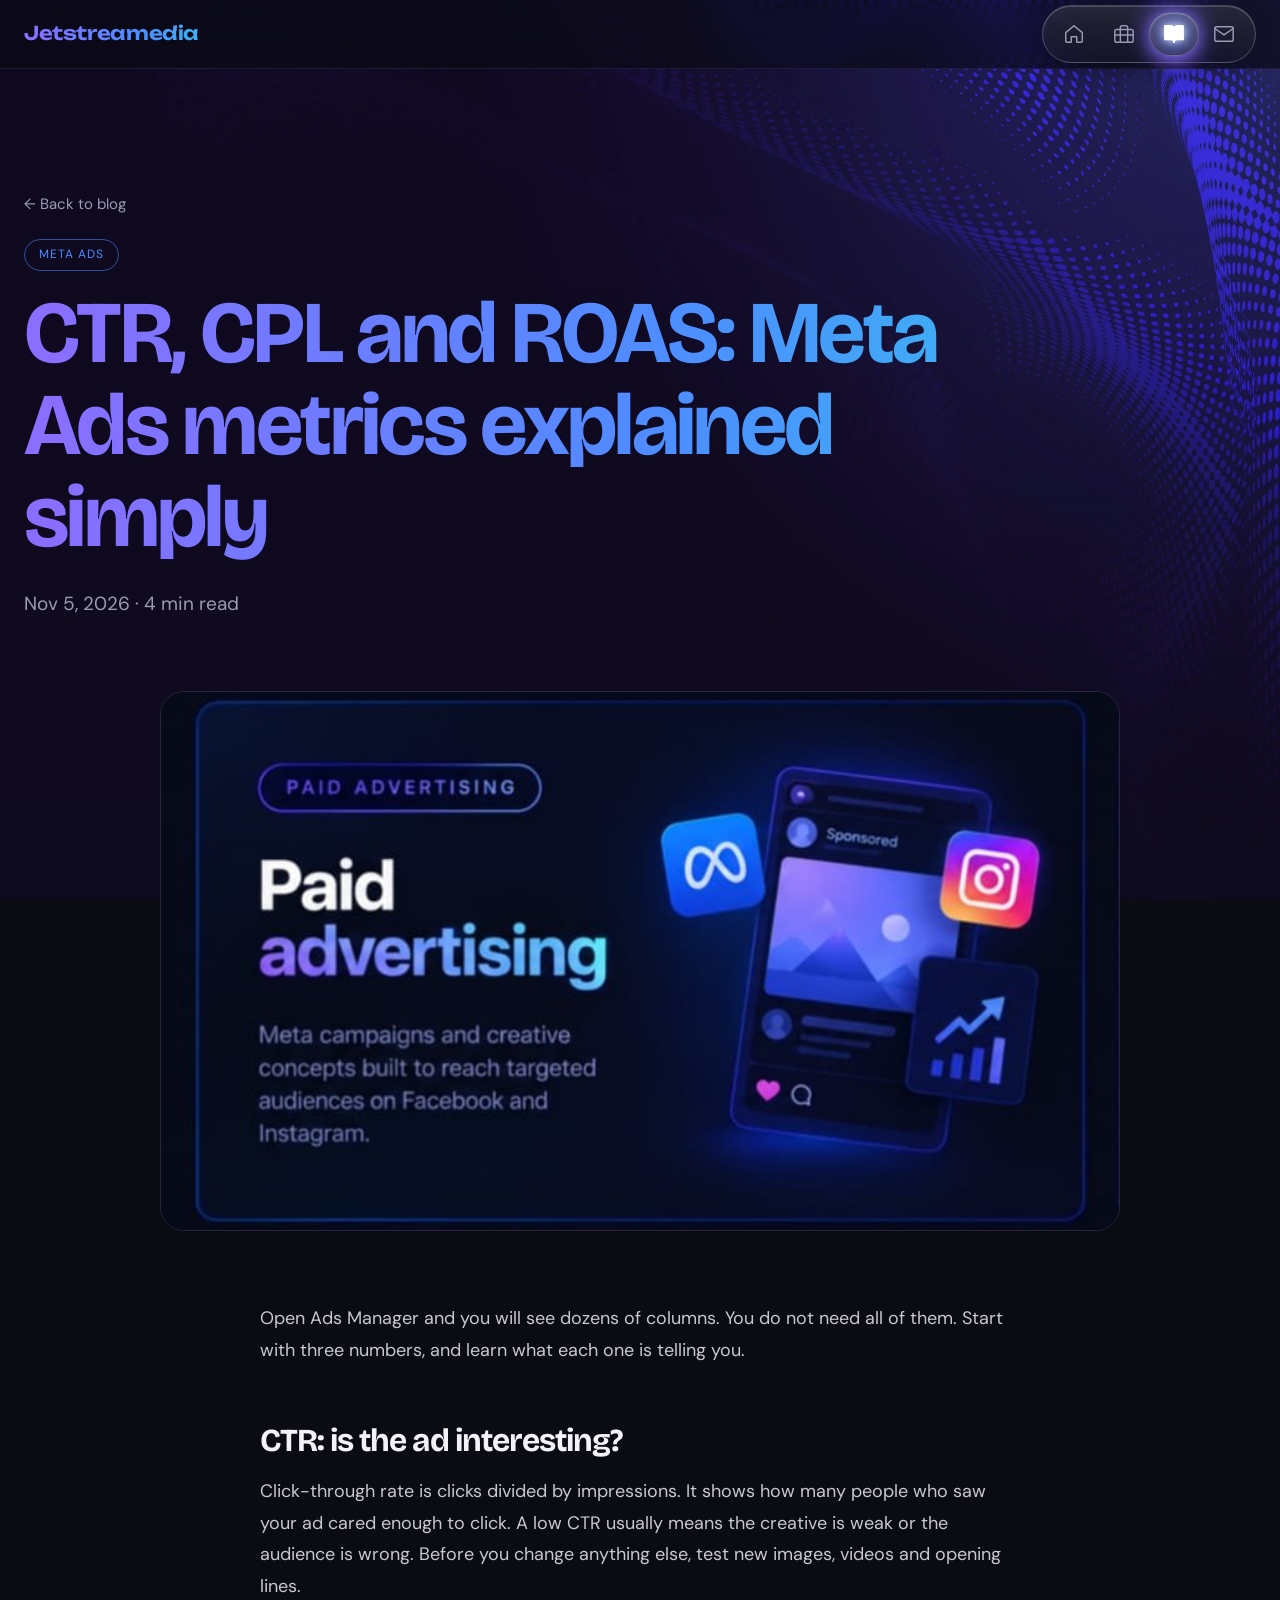
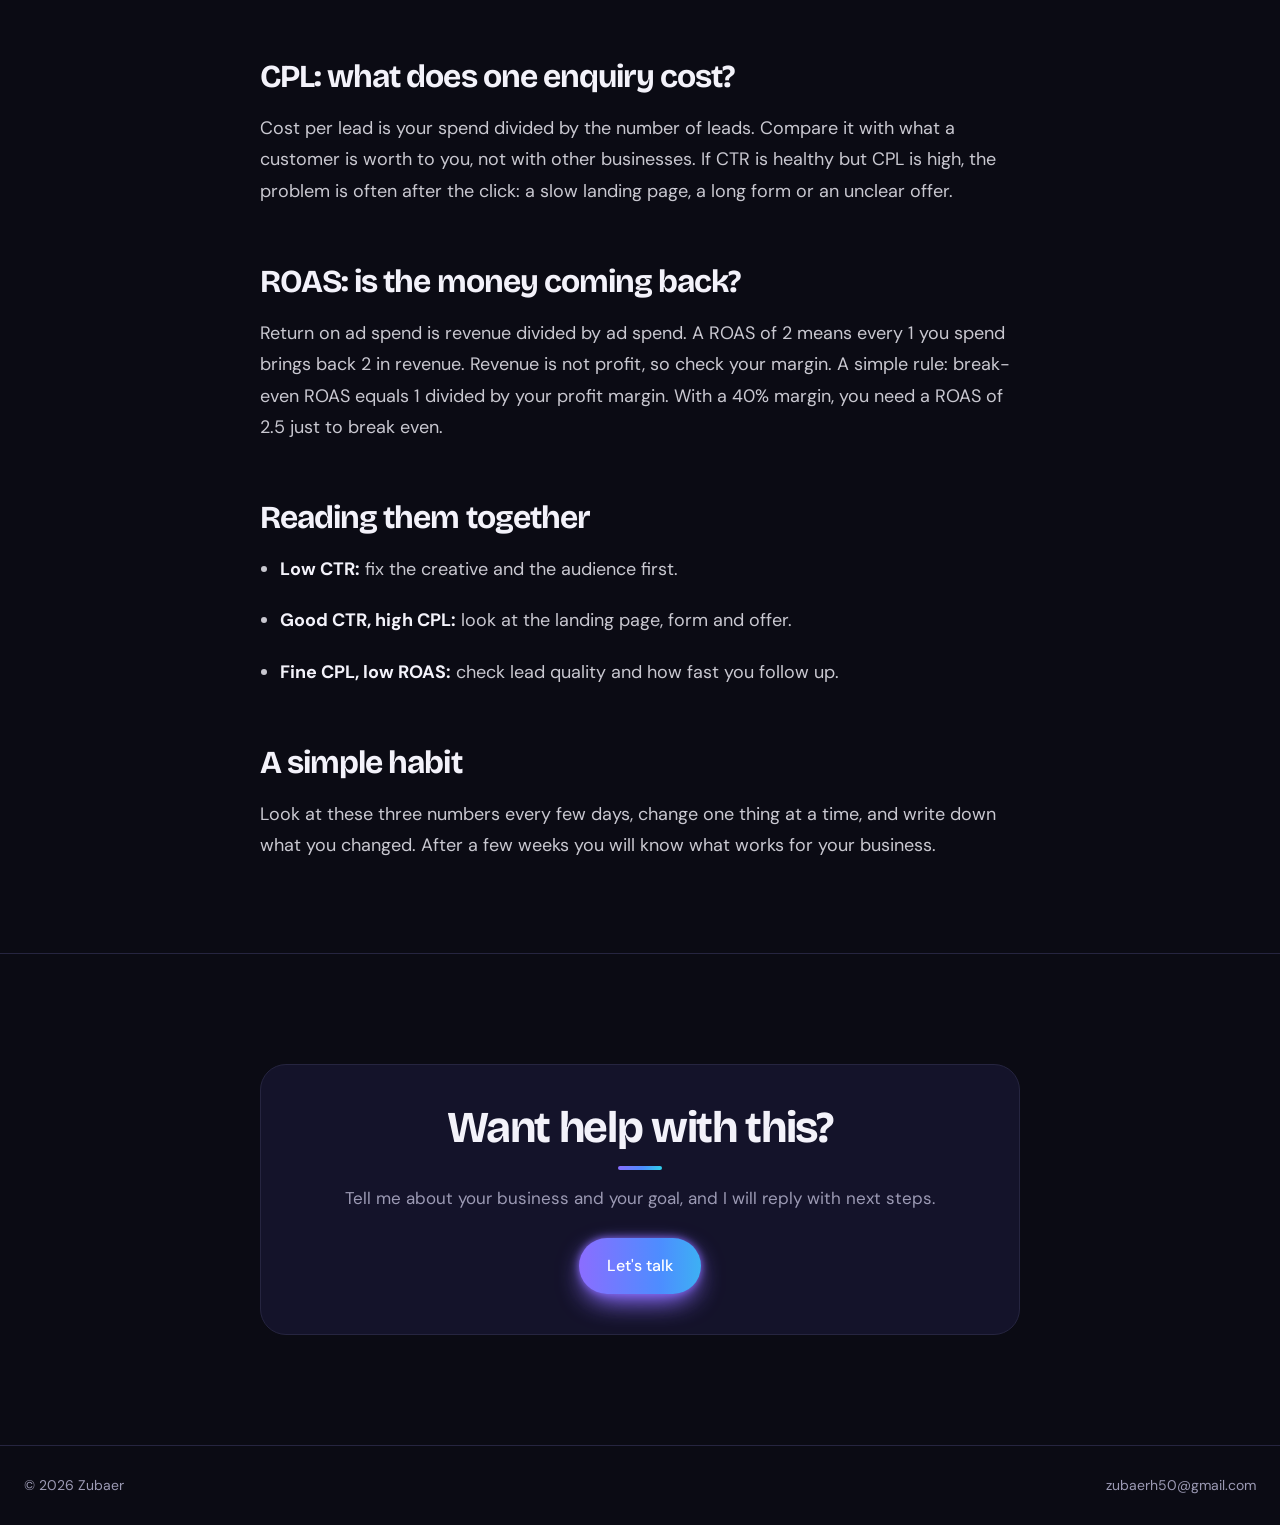
==== commit 0038be6c: "Add files via upload" ====
--- a/blog-meta-ads-metrics.html
+++ b/blog-meta-ads-metrics.html
@@ -6,21 +6,26 @@
 <link rel="preconnect" href="https://fonts.googleapis.com">
 <link href="https://fonts.googleapis.com/css2?family=Bricolage+Grotesque:opsz,wght@12..96,500;12..96,700&family=DM+Sans:wght@400;500&family=Unbounded:wght@500;600&display=swap" rel="stylesheet">
 <link rel="stylesheet" href="style.css">
-<link rel="icon" href="favicon.svg" type="image/svg+xml">
-<title>CTR, CPL and ROAS: Meta Ads metrics explained | Zubaer</title>
+<link rel="icon" href="/favicon.ico" sizes="48x48">
+<link rel="icon" href="/favicon.svg" type="image/svg+xml" sizes="any">
+<link rel="icon" href="/favicon-192.png" type="image/png" sizes="192x192">
+<link rel="apple-touch-icon" href="/apple-touch-icon.png">
+<title>CTR, CPL and ROAS: Meta Ads metrics explained | Jetstreamedia</title>
 <meta name="description" content="Three numbers tell you most of what you need to know about an ad campaign. Here is what CTR, CPL and ROAS mean and how to use them.">
 <link rel="canonical" href="https://jetstreamedia.github.io/blog-meta-ads-metrics.html">
+<meta name="application-name" content="Jetstreamedia">
+<meta name="apple-mobile-web-app-title" content="Jetstreamedia">
 <meta name="theme-color" content="#0B0B14">
 <meta property="og:type" content="article">
 <meta property="og:site_name" content="Jetstreamedia">
-<meta property="og:title" content="CTR, CPL and ROAS: Meta Ads metrics explained | Zubaer">
+<meta property="og:title" content="CTR, CPL and ROAS: Meta Ads metrics explained | Jetstreamedia">
 <meta property="og:description" content="Three numbers tell you most of what you need to know about an ad campaign. Here is what CTR, CPL and ROAS mean and how to use them.">
 <meta property="og:url" content="https://jetstreamedia.github.io/blog-meta-ads-metrics.html">
 <meta property="og:image" content="https://jetstreamedia.github.io/work-paid-ads.jpg">
 <meta property="og:image:width" content="1200">
 <meta property="og:image:height" content="675">
 <meta name="twitter:card" content="summary_large_image">
-<meta name="twitter:title" content="CTR, CPL and ROAS: Meta Ads metrics explained | Zubaer">
+<meta name="twitter:title" content="CTR, CPL and ROAS: Meta Ads metrics explained | Jetstreamedia">
 <meta name="twitter:description" content="Three numbers tell you most of what you need to know about an ad campaign. Here is what CTR, CPL and ROAS mean and how to use them.">
 <meta name="twitter:image" content="https://jetstreamedia.github.io/work-paid-ads.jpg">
 </head>
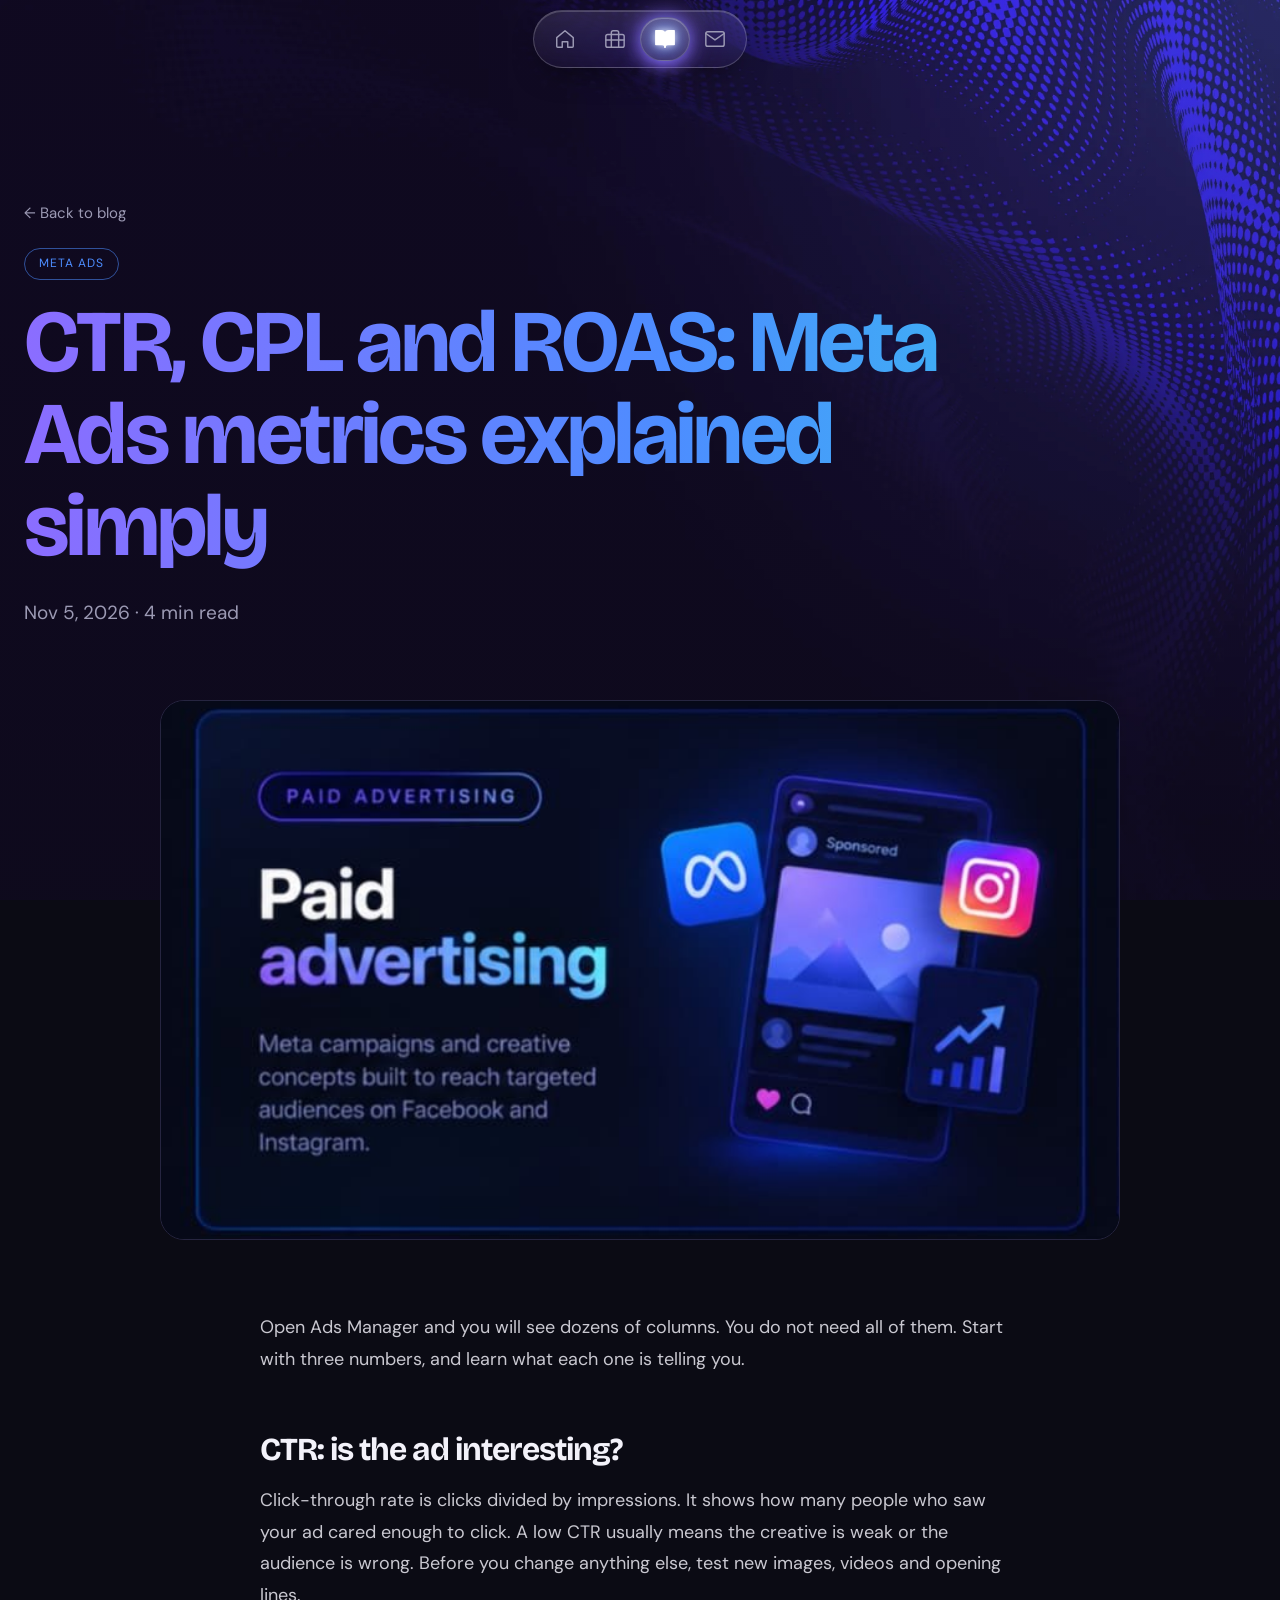
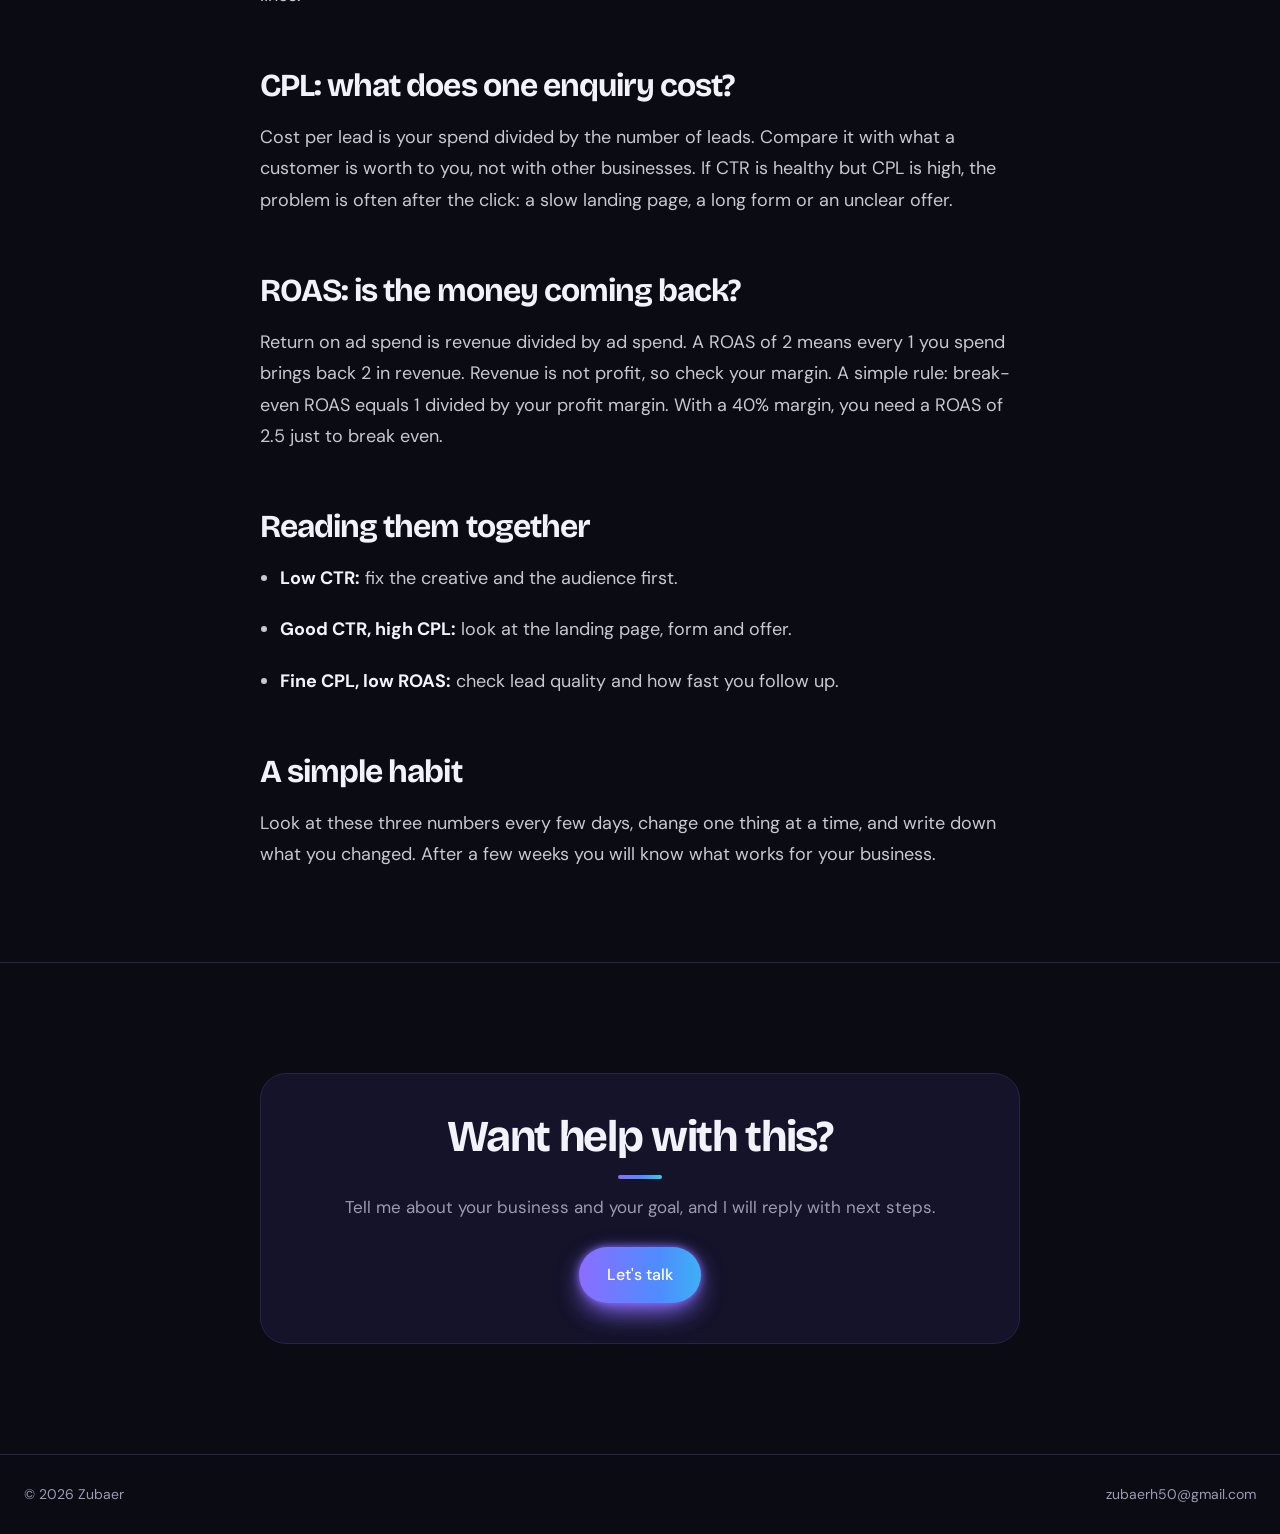
==== commit 71ec07bd: "Add files via upload" ====
--- a/blog-meta-ads-metrics.html
+++ b/blog-meta-ads-metrics.html
@@ -32,7 +32,7 @@
 <body>
 <header>
   <div class="wrap bar">
-    <a href="index.html" class="logo">Jetstreamedia</a>
+    <a href="index.html" class="sr-only">Jetstreamedia</a>
     <div class="pnav" role="navigation" aria-label="Main" style="--idx:2">
       <span class="glider" aria-hidden="true"></span>
       <a href="index.html" aria-label="Home" title="Home"><svg viewBox="0 0 24 24" aria-hidden="true"><path d="M3 10.5 12 3l9 7.5V20a1 1 0 0 1-1 1h-5v-6h-6v6H4a1 1 0 0 1-1-1z"/></svg></a>
--- a/style.css
+++ b/style.css
@@ -320,3 +320,52 @@
 .tip-btn svg{width:18px;height:18px;transition:rotate .5s cubic-bezier(.3,1.4,.5,1)}
 .tip-btn.spin svg{rotate:360deg}
 @media (max-width:760px){.tip-card{flex-direction:column;align-items:flex-start;padding:22px}.tip-btn{align-self:stretch;justify-content:center}}
+
+/* ===== Clickable gauges and explanation popup ===== */
+.gauge{position:relative;cursor:pointer}
+.gauge:focus-visible{outline:2px solid var(--b);outline-offset:3px}
+.gi{position:absolute;top:10px;right:10px;width:20px;height:20px;display:grid;place-items:center;border:1px solid var(--line);border-radius:50%;font-size:12px;font-weight:700;font-style:italic;font-family:Georgia,serif;color:var(--mute);transition:background .2s,color .2s,border-color .2s}
+.gauge:hover .gi,.gauge:focus-visible .gi{background:var(--g);color:#fff;border-color:transparent}
+.mdlg{width:min(640px,calc(100vw - 28px));max-width:none;max-height:none;padding:0;border:0;background:transparent;color:var(--ink);overflow:visible}
+.mdlg::backdrop{background:rgba(5,5,12,.72);backdrop-filter:blur(6px)}
+.md-card{position:relative;max-height:calc(100vh - 40px);overflow:auto;padding:30px;border:1px solid var(--line);border-radius:28px;background:color-mix(in srgb,var(--bg) 94%,#000);box-shadow:0 30px 90px -30px var(--a)}
+.mdlg[open] .md-card{animation:mdin .35s cubic-bezier(.2,.8,.2,1) both}
+@keyframes mdin{from{opacity:0;translate:0 18px;scale:.98}}
+.md-close{position:absolute;top:16px;right:16px;width:40px;height:40px;border:1px solid var(--line);border-radius:50%;background:var(--surface);color:var(--ink);font-size:24px;line-height:1;cursor:pointer;transition:border-color .2s}
+.md-close:hover{border-color:var(--b)}
+.md-head{display:flex;align-items:center;gap:14px;flex-wrap:wrap;padding-right:46px}
+.md-card h2{font-size:clamp(26px,4vw,34px)}
+.md-card h2::after{display:none}
+.md-badge{padding:7px 16px;border-radius:999px;background:var(--g);color:#fff;font-family:'Bricolage Grotesque',sans-serif;font-weight:700;font-size:18px}
+.md-lead{margin:18px 0 22px;font-size:17px;line-height:1.65;color:color-mix(in srgb,var(--ink) 85%,transparent)}
+.md-grid{display:grid;grid-template-columns:1fr 1fr;gap:16px;margin-bottom:22px}
+.md-grid>div{padding:16px 18px;border:1px solid var(--line);border-radius:18px;background:var(--surface)}
+.md-card h3{margin-bottom:8px;font-size:14px;letter-spacing:.06em;text-transform:uppercase;color:var(--mute);font-family:'DM Sans',sans-serif;font-weight:500}
+.md-grid p{font-size:15px;line-height:1.55;color:color-mix(in srgb,var(--ink) 88%,transparent)}
+.md-formula{font-family:'Bricolage Grotesque',sans-serif;font-weight:700;color:var(--ink)!important}
+.md-card ul{margin:0 0 24px;padding-left:1.2em}
+.md-card li{margin-bottom:8px;font-size:15.5px;line-height:1.55;color:color-mix(in srgb,var(--ink) 85%,transparent)}
+.md-actions{display:flex;gap:12px;flex-wrap:wrap}
+html:has(dialog[open]){overflow:hidden}
+@media (max-width:560px){.md-card{padding:24px 20px}.md-grid{grid-template-columns:1fr}.md-actions .btn{flex:1;text-align:center}}
+@media (prefers-reduced-motion:reduce){.mdlg[open] .md-card{animation:none}}
+.mdlg{margin:auto}
+
+/* ===== Floating capsule only at the top, big wordmark behind the hero ===== */
+.sr-only{position:absolute;width:1px;height:1px;margin:-1px;padding:0;overflow:hidden;clip:rect(0 0 0 0);white-space:nowrap;border:0}
+header{background:transparent;backdrop-filter:none;-webkit-backdrop-filter:none;border-bottom:0;pointer-events:none}
+header .pnav{pointer-events:auto}
+header .bar{height:78px;justify-content:center}
+.hero{position:relative;padding-top:clamp(110px,15vw,200px)}
+.hero-text,.hero-photo,.hero-stats{position:relative;z-index:1}
+.wordmark{position:absolute;left:0;right:0;top:clamp(8px,2.4vw,40px);z-index:0;text-align:center;white-space:nowrap;pointer-events:none;user-select:none;
+  font-family:'Unbounded','Bricolage Grotesque',sans-serif;font-weight:800;font-size:clamp(30px,10vw,150px);line-height:1.05;letter-spacing:0.01em;
+  background:var(--g);-webkit-background-clip:text;background-clip:text;color:transparent;
+  -webkit-mask-image:linear-gradient(to bottom,#000 60%,transparent 100%);mask-image:linear-gradient(to bottom,#000 60%,transparent 100%);
+  animation:wmrise 1.8s .3s cubic-bezier(.2,.8,.2,1) both}
+.wordmark.split{background:none;color:inherit}
+.wordmark span{display:inline-block;text-align:center}
+@keyframes wmrise{from{translate:0 90px}to{translate:0 0}}
+@media (prefers-reduced-motion:reduce){.wordmark{animation:none}}
+.hero-photo{transform:translateY(clamp(-90px,-6vw,-20px))}
+@media (max-width:820px){.hero-photo{transform:none}}
